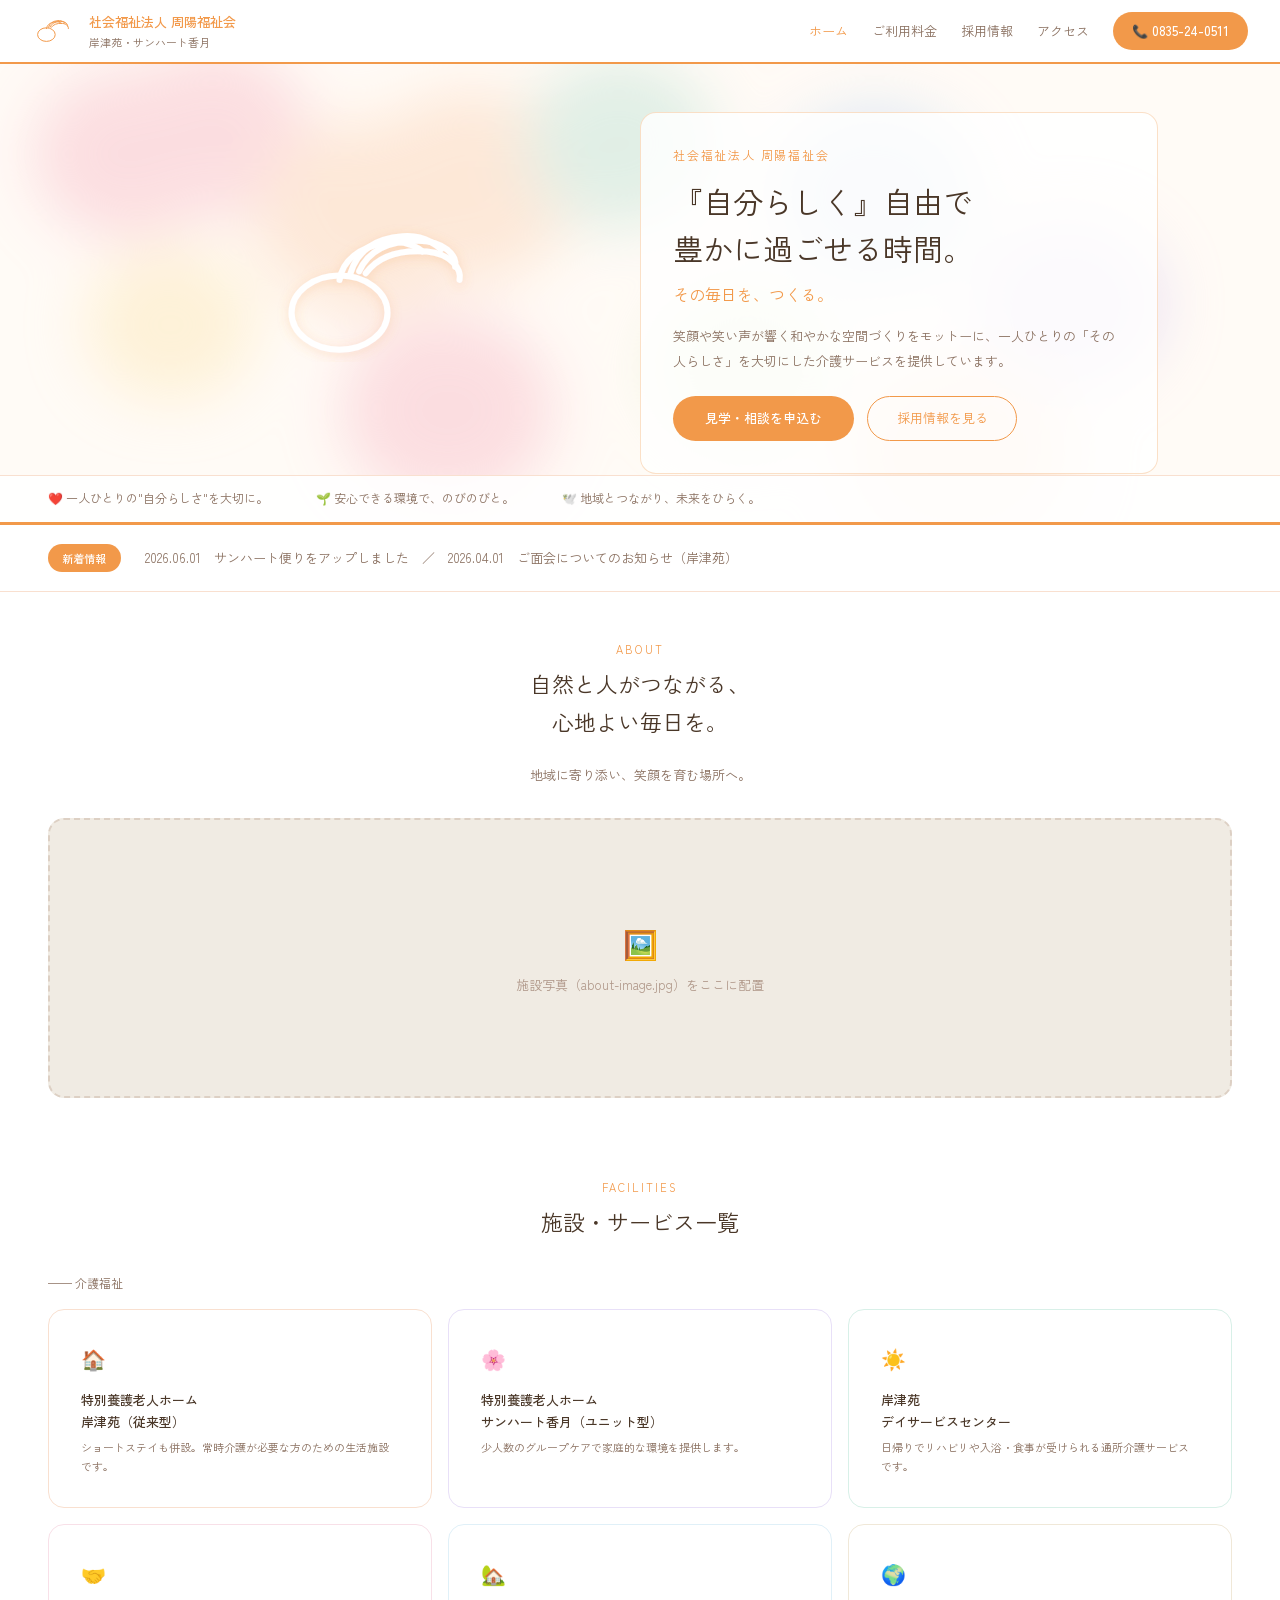
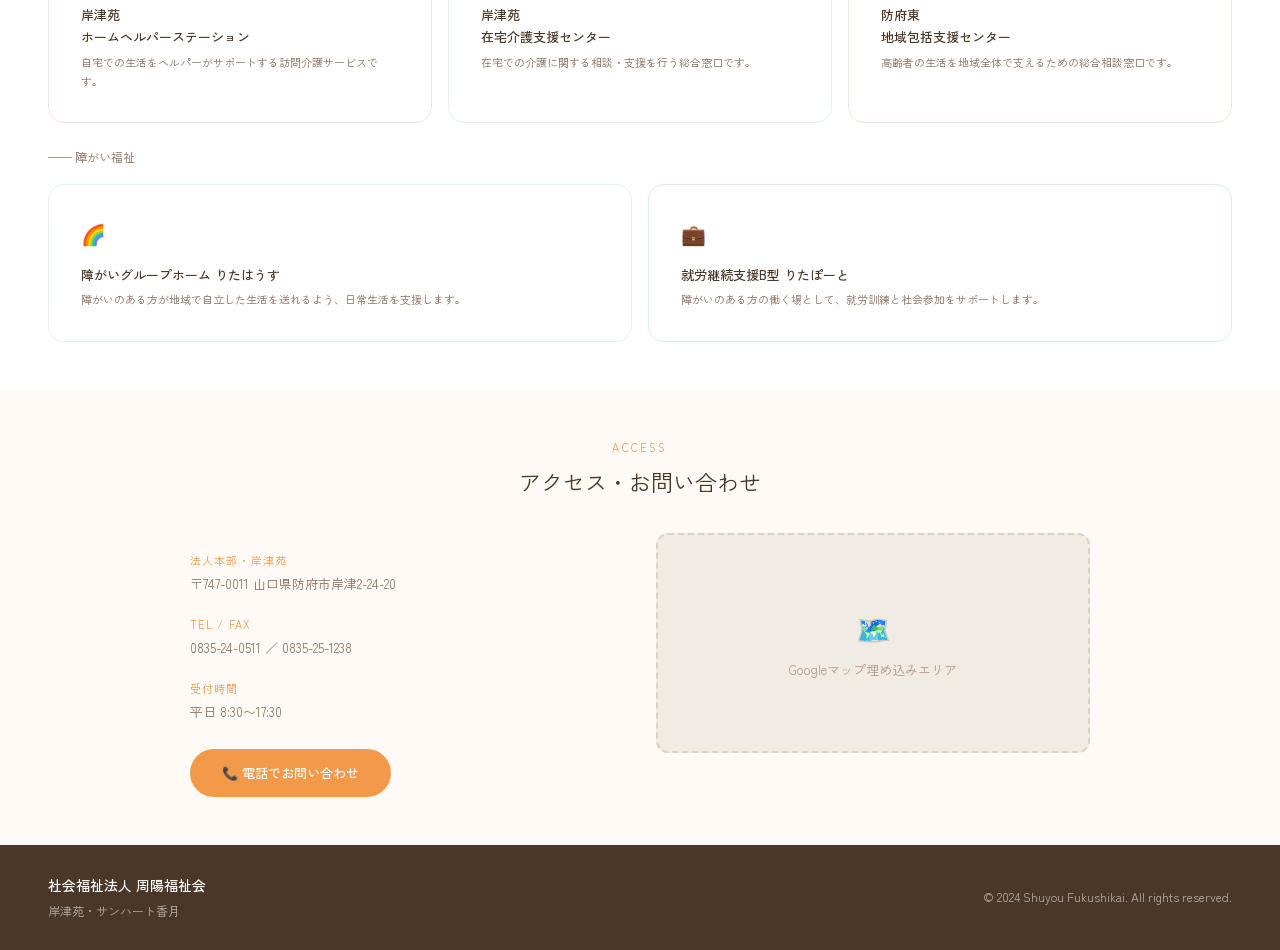
==== index.html @ 95b74c89 "Add files via upload" ====
<!DOCTYPE html>
<html lang="ja">
<head>
<meta charset="UTF-8">
<meta name="viewport" content="width=device-width, initial-scale=1.0">
<meta name="description" content="社会福祉法人周陽福祉会「岸津苑」は、「自分らしく」自由で豊かに過ごせる安らぎの時間をモットーに、笑顔や笑い声が響く和やかな空間づくりを行っています。">
<title>社会福祉法人 周陽福祉会｜岸津苑・サンハート香月</title>
<link rel="stylesheet" href="style.css">
</head>
<body>

<!-- ナビゲーション -->
<nav>
  <a href="index.html" class="nav-logo">
    <svg width="44" height="32" viewBox="0 0 220 160" fill="none">
      <ellipse cx="72" cy="98" rx="44" ry="34" fill="none" stroke="#F2994A" stroke-width="5"/>
      <path d="M72 68 C75 50 90 38 115 34 C135 30 148 42 148 42" stroke="#F2994A" stroke-width="5" fill="none" stroke-linecap="round"/>
      <path d="M82 62 C88 42 104 30 130 28 C152 26 165 40 165 40" stroke="#F2994A" stroke-width="5" fill="none" stroke-linecap="round"/>
      <path d="M90 60 C98 42 116 32 144 32 C168 32 180 46 178 56" stroke="#F2994A" stroke-width="5" fill="none" stroke-linecap="round"/>
      <path d="M96 62 C106 48 124 40 152 42 C174 44 184 58 182 68" stroke="#F2994A" stroke-width="5" fill="none" stroke-linecap="round"/>
    </svg>
    <div class="nav-logo-text">
      <div class="name">社会福祉法人 周陽福祉会</div>
      <div class="sub">岸津苑・サンハート香月</div>
    </div>
  </a>
  <div class="nav-links">
    <a href="index.html" class="active">ホーム</a>
    <a href="price.html">ご利用料金</a>
    <a href="recruit.html">採用情報</a>
    <a href="#access">アクセス</a>
    <a href="tel:0835-24-0511" class="nav-tel">📞 0835-24-0511</a>
  </div>
</nav>

<!-- ヒーロー -->
<!-- ★画像①（hero-image.jpg）を用意したら src="images/hero-image.jpg" に変更してください -->
<div style="position:relative;overflow:hidden;min-height:460px;border-bottom:3px solid #F2994A;display:flex;align-items:center">

  <!-- 背景：画像が入るまでの水彩パステル -->
  <!-- 画像を使う場合はこの<svg>を削除して下の<img>のコメントを外してください -->
  <svg style="position:absolute;inset:0;width:100%;height:100%" viewBox="0 0 1200 460" preserveAspectRatio="xMidYMid slice" xmlns="http://www.w3.org/2000/svg">
    <filter id="b"><feGaussianBlur stdDeviation="28"/></filter>
    <g filter="url(#b)" opacity=".5">
      <ellipse cx="120" cy="100" rx="90" ry="80" fill="#F4A7B9"/>
      <ellipse cx="200" cy="80" rx="90" ry="80" fill="#F4A7B9"/>
      <ellipse cx="340" cy="160" rx="100" ry="90" fill="#F9C5A0"/>
      <ellipse cx="440" cy="130" rx="100" ry="90" fill="#F9C5A0"/>
      <ellipse cx="160" cy="260" rx="80" ry="72" fill="#FAE0A0"/>
      <ellipse cx="580" cy="90" rx="90" ry="80" fill="#A8D8C8"/>
      <ellipse cx="820" cy="140" rx="95" ry="85" fill="#A8C8F0"/>
      <ellipse cx="1000" cy="240" rx="90" ry="80" fill="#C8B4E8"/>
      <ellipse cx="420" cy="340" rx="100" ry="90" fill="#F4A7B9"/>
      <ellipse cx="900" cy="380" rx="110" ry="95" fill="#F9C5A0"/>
      <ellipse cx="700" cy="300" rx="85" ry="76" fill="#C8E8A8"/>
    </g>
    <rect width="1200" height="460" fill="rgba(255,250,246,0.3)"/>
  </svg>
  <!-- <img src="images/hero-image.jpg" style="position:absolute;inset:0;width:100%;height:100%;object-fit:cover" alt="周陽福祉会"> -->

  <div style="position:relative;z-index:1;display:grid;grid-template-columns:1fr 1fr;width:100%;max-width:1100px;margin:0 auto;padding:3rem 2rem;align-items:center">
    <!-- 鳥ロゴ -->
    <div style="display:flex;align-items:center;justify-content:center">
      <svg width="240" height="180" viewBox="0 0 220 160" fill="none">
        <filter id="s"><feDropShadow dx="0" dy="2" stdDeviation="5" flood-color="rgba(242,153,74,0.25)"/></filter>
        <g filter="url(#s)">
          <ellipse cx="72" cy="98" rx="44" ry="34" fill="none" stroke="#fff" stroke-width="5.5"/>
          <path d="M72 68 C75 50 90 38 115 34 C135 30 148 42 148 42" stroke="#fff" stroke-width="5.5" fill="none" stroke-linecap="round"/>
          <path d="M82 62 C88 42 104 30 130 28 C152 26 165 40 165 40" stroke="#fff" stroke-width="5.5" fill="none" stroke-linecap="round"/>
          <path d="M90 60 C98 42 116 32 144 32 C168 32 180 46 178 56" stroke="#fff" stroke-width="5.5" fill="none" stroke-linecap="round"/>
          <path d="M96 62 C106 48 124 40 152 42 C174 44 184 58 182 68" stroke="#fff" stroke-width="5.5" fill="none" stroke-linecap="round"/>
        </g>
      </svg>
    </div>
    <!-- テキスト -->
    <div>
      <div style="background:rgba(255,255,255,0.82);border-radius:16px;padding:2rem;border:1.5px solid rgba(242,153,74,0.3)">
        <div style="font-size:12px;letter-spacing:.15em;color:#F2994A;margin-bottom:.8rem">社会福祉法人 周陽福祉会</div>
        <h1 style="font-size:clamp(20px,2.8vw,30px);font-weight:400;line-height:1.55;margin-bottom:.6rem">『自分らしく』自由で<br>豊かに過ごせる時間。</h1>
        <p style="font-size:16px;color:#F2994A;margin-bottom:1rem">その毎日を、つくる。</p>
        <p style="font-size:13px;color:#8A7060;line-height:1.9;margin-bottom:1.4rem">笑顔や笑い声が響く和やかな空間づくりをモットーに、一人ひとりの「その人らしさ」を大切にした介護サービスを提供しています。</p>
        <div style="display:flex;gap:.8rem;flex-wrap:wrap">
          <a href="#access" class="btn-orange">見学・相談を申込む</a>
          <a href="recruit.html" class="btn-outline">採用情報を見る</a>
        </div>
      </div>
    </div>
  </div>

  <!-- 3つのキャッチ -->
  <div style="position:absolute;bottom:0;left:0;right:0;background:rgba(255,255,255,0.9);padding:.8rem 3rem;display:flex;gap:3rem;border-top:1px solid #F9E0D0;z-index:2">
    <div style="font-size:12px;color:#8A7060">❤️ 一人ひとりの"自分らしさ"を大切に。</div>
    <div style="font-size:12px;color:#8A7060">🌱 安心できる環境で、のびのびと。</div>
    <div style="font-size:12px;color:#8A7060">🕊️ 地域とつながり、未来をひらく。</div>
  </div>
</div>

<!-- 新着情報 -->
<div style="background:#fff;border-bottom:1px solid #F9E0D0;padding:1.2rem 3rem;display:flex;align-items:center;gap:1.5rem">
  <div style="background:#F2994A;color:#fff;font-size:11px;padding:.3rem .9rem;border-radius:999px;white-space:nowrap;font-weight:500">新着情報</div>
  <div style="font-size:13px;color:#8A7060">
    <!-- ★苑だよりを更新する際はここを編集してください -->
    2026.06.01　サンハート便りをアップしました　／　2026.04.01　ご面会についてのお知らせ（岸津苑）
  </div>
</div>

<!-- 施設紹介エリア -->
<div style="padding:3rem;background:#fff">
  <div style="text-align:center;margin-bottom:2rem">
    <div class="section-label">ABOUT</div>
    <h2 class="section-title" style="text-align:center">自然と人がつながる、<br>心地よい毎日を。</h2>
    <p style="font-size:13px;color:#8A7060">地域に寄り添い、笑顔を育む場所へ。</p>
  </div>
  <!-- ★画像②（about-image.jpg）を用意したら src="images/about-image.jpg" に変更 -->
  <div class="img-slot" style="width:100%;height:280px;border-radius:16px;margin-bottom:2rem;font-size:13px">
    <span style="font-size:28px">🖼️</span>
    施設写真（about-image.jpg）をここに配置
  </div>
</div>

<!-- 施設一覧 -->
<div style="padding:0 3rem 3rem;background:#fff">
  <div style="text-align:center;margin-bottom:2rem">
    <div class="section-label">FACILITIES</div>
    <h2 class="section-title" style="text-align:center">施設・サービス一覧</h2>
  </div>

  <p style="font-size:12px;color:#8A7060;margin-bottom:1rem">── 介護福祉</p>
  <div style="display:grid;grid-template-columns:repeat(3,1fr);gap:1rem;margin-bottom:1.5rem">
    <div class="card" style="margin-bottom:0">
      <div style="font-size:20px;margin-bottom:.8rem">🏠</div>
      <div style="font-size:13px;font-weight:500;margin-bottom:.3rem">特別養護老人ホーム<br>岸津苑（従来型）</div>
      <div style="font-size:11px;color:#8A7060;line-height:1.7">ショートステイも併設。常時介護が必要な方のための生活施設です。</div>
    </div>
    <div class="card" style="margin-bottom:0;border-color:#E8E0F8">
      <div style="font-size:20px;margin-bottom:.8rem">🌸</div>
      <div style="font-size:13px;font-weight:500;margin-bottom:.3rem">特別養護老人ホーム<br>サンハート香月（ユニット型）</div>
      <div style="font-size:11px;color:#8A7060;line-height:1.7">少人数のグループケアで家庭的な環境を提供します。</div>
    </div>
    <div class="card" style="margin-bottom:0;border-color:#D8F0E8">
      <div style="font-size:20px;margin-bottom:.8rem">☀️</div>
      <div style="font-size:13px;font-weight:500;margin-bottom:.3rem">岸津苑<br>デイサービスセンター</div>
      <div style="font-size:11px;color:#8A7060;line-height:1.7">日帰りでリハビリや入浴・食事が受けられる通所介護サービスです。</div>
    </div>
    <div class="card" style="margin-bottom:0;border-color:#F8E0E8">
      <div style="font-size:20px;margin-bottom:.8rem">🤝</div>
      <div style="font-size:13px;font-weight:500;margin-bottom:.3rem">岸津苑<br>ホームヘルパーステーション</div>
      <div style="font-size:11px;color:#8A7060;line-height:1.7">自宅での生活をヘルパーがサポートする訪問介護サービスです。</div>
    </div>
    <div class="card" style="margin-bottom:0;border-color:#E0F0F8">
      <div style="font-size:20px;margin-bottom:.8rem">🏡</div>
      <div style="font-size:13px;font-weight:500;margin-bottom:.3rem">岸津苑<br>在宅介護支援センター</div>
      <div style="font-size:11px;color:#8A7060;line-height:1.7">在宅での介護に関する相談・支援を行う総合窓口です。</div>
    </div>
    <div class="card" style="margin-bottom:0;border-color:#F0E8D8">
      <div style="font-size:20px;margin-bottom:.8rem">🌍</div>
      <div style="font-size:13px;font-weight:500;margin-bottom:.3rem">防府東<br>地域包括支援センター</div>
      <div style="font-size:11px;color:#8A7060;line-height:1.7">高齢者の生活を地域全体で支えるための総合相談窓口です。</div>
    </div>
  </div>

  <p style="font-size:12px;color:#8A7060;margin-bottom:1rem">── 障がい福祉</p>
  <div style="display:grid;grid-template-columns:repeat(2,1fr);gap:1rem">
    <div class="card" style="margin-bottom:0;border-color:#E0F0F8">
      <div style="font-size:20px;margin-bottom:.8rem">🌈</div>
      <div style="font-size:13px;font-weight:500;margin-bottom:.3rem">障がいグループホーム りたはうす</div>
      <div style="font-size:11px;color:#8A7060;line-height:1.7">障がいのある方が地域で自立した生活を送れるよう、日常生活を支援します。</div>
    </div>
    <div class="card" style="margin-bottom:0;border-color:#D8F0E8">
      <div style="font-size:20px;margin-bottom:.8rem">💼</div>
      <div style="font-size:13px;font-weight:500;margin-bottom:.3rem">就労継続支援B型 りたぽーと</div>
      <div style="font-size:11px;color:#8A7060;line-height:1.7">障がいのある方の働く場として、就労訓練と社会参加をサポートします。</div>
    </div>
  </div>
</div>

<!-- アクセス -->
<div id="access" style="background:var(--cream);padding:3rem">
  <div style="text-align:center;margin-bottom:2rem">
    <div class="section-label">ACCESS</div>
    <h2 class="section-title" style="text-align:center">アクセス・お問い合わせ</h2>
  </div>
  <div style="display:grid;grid-template-columns:1fr 1fr;gap:2rem;max-width:900px;margin:0 auto">
    <dl style="font-size:13px;line-height:2">
      <dt style="font-size:11px;letter-spacing:.1em;color:#F2994A;margin-top:1rem">法人本部・岸津苑</dt>
      <dd style="color:#8A7060">〒747-0011 山口県防府市岸津2-24-20</dd>
      <dt style="font-size:11px;letter-spacing:.1em;color:#F2994A;margin-top:1rem">TEL / FAX</dt>
      <dd style="color:#8A7060">0835-24-0511 ／ 0835-25-1238</dd>
      <dt style="font-size:11px;letter-spacing:.1em;color:#F2994A;margin-top:1rem">受付時間</dt>
      <dd style="color:#8A7060">平日 8:30〜17:30</dd>
      <div style="margin-top:1.5rem">
        <a href="tel:0835-24-0511" class="btn-orange">📞 電話でお問い合わせ</a>
      </div>
    </dl>
    <!-- ★Googleマップの埋め込みコードをここに貼ってください -->
    <div class="img-slot" style="border-radius:12px;height:220px;font-size:13px">
      <span style="font-size:28px">🗺️</span>
      Googleマップ埋め込みエリア
    </div>
  </div>
</div>

<footer>
  <div>
    <div class="footer-name">社会福祉法人 周陽福祉会</div>
    <div>岸津苑・サンハート香月</div>
  </div>
  <div>© 2024 Shuyou Fukushikai. All rights reserved.</div>
</footer>

</body>
</html>
---- style.css ----
/* ===== 周陽福祉会 共通スタイル ===== */
@import url('https://fonts.googleapis.com/css2?family=Zen+Kaku+Gothic+New:wght@300;400;500&display=swap');

*, *::before, *::after { margin: 0; padding: 0; box-sizing: border-box; }

:root {
  --orange:    #F2994A;
  --orange-lt: #FFF0E8;
  --text:      #4A3728;
  --muted:     #8A7060;
  --cream:     #FFFAF6;
  --white:     #ffffff;
  --border:    #F9E0D0;
  --border-md: #DDD0C4;
}

body {
  font-family: 'Zen Kaku Gothic New', 'Hiragino Kaku Gothic ProN', 'Yu Gothic', sans-serif;
  background: var(--cream);
  color: var(--text);
  line-height: 1.7;
  font-weight: 400;
}

a { text-decoration: none; color: inherit; }
img { max-width: 100%; height: auto; display: block; }

/* ===== ナビゲーション ===== */
nav {
  position: sticky;
  top: 0;
  z-index: 100;
  background: rgba(255,255,255,0.96);
  border-bottom: 2px solid var(--orange);
  padding: 0 2rem;
  display: flex;
  align-items: center;
  justify-content: space-between;
  height: 64px;
}

.nav-logo {
  display: flex;
  align-items: center;
  gap: .8rem;
}

.nav-logo-text .name {
  font-size: 13px;
  font-weight: 500;
  color: var(--orange);
}

.nav-logo-text .sub {
  font-size: 11px;
  color: var(--muted);
}

.nav-links {
  display: flex;
  gap: 1.5rem;
  align-items: center;
}

.nav-links a {
  font-size: 13px;
  color: var(--muted);
  transition: color .2s;
}

.nav-links a:hover,
.nav-links a.active { color: var(--orange); }

.nav-tel {
  background: var(--orange);
  color: #fff !important;
  padding: .5rem 1.2rem;
  border-radius: 999px;
  font-size: 13px;
  font-weight: 500;
}

/* ===== フッター ===== */
footer {
  background: #4A3728;
  color: rgba(255,255,255,.6);
  padding: 1.8rem 3rem;
  display: flex;
  justify-content: space-between;
  align-items: center;
  font-size: 12px;
}

footer .footer-name {
  font-size: 14px;
  color: #fff;
  font-weight: 500;
  margin-bottom: .2rem;
}

/* ===== 共通パーツ ===== */
.section-label {
  font-size: 11px;
  letter-spacing: .2em;
  color: var(--orange);
  text-transform: uppercase;
  margin-bottom: .4rem;
}

.section-title {
  font-size: 22px;
  font-weight: 400;
  margin-bottom: 1.5rem;
}

.btn-orange {
  display: inline-block;
  background: var(--orange);
  color: #fff;
  padding: .7rem 2rem;
  border-radius: 999px;
  font-size: 13px;
  font-weight: 500;
  transition: opacity .2s;
}

.btn-orange:hover { opacity: .85; }

.btn-outline {
  display: inline-block;
  border: 1.5px solid var(--orange);
  color: var(--orange);
  padding: .65rem 1.8rem;
  border-radius: 999px;
  font-size: 13px;
  transition: all .2s;
}

.btn-outline:hover { background: var(--orange); color: #fff; }

/* 画像プレースホルダー */
.img-slot {
  background: #F0EBE3;
  border: 2px dashed var(--border-md);
  display: flex;
  flex-direction: column;
  align-items: center;
  justify-content: center;
  gap: .4rem;
  color: #B0988A;
  font-size: 12px;
  text-align: center;
}

/* タグ */
.tag {
  display: inline-block;
  font-size: 11px;
  padding: .2rem .7rem;
  border-radius: 999px;
  font-weight: 500;
}
.tag-seiki  { background: #FFF0E4; color: var(--orange); border: 1px solid #F9D0B0; }
.tag-part   { background: #EDF6FC; color: #4A8AB0;       border: 1px solid #B0D4E8; }
.tag-chuto  { background: #F0F8E8; color: #5A8A30;       border: 1px solid #B0D890; }

/* カード */
.card {
  background: var(--white);
  border-radius: 16px;
  border: 1.5px solid var(--border);
  padding: 2rem;
  margin-bottom: 1.5rem;
}

.welfare-wrap { display: flex; flex-wrap: wrap; gap: .4rem; margin-top: .6rem; }
.welfare-tag {
  font-size: 11px;
  background: #FFF8F4;
  color: var(--muted);
  padding: .2rem .6rem;
  border-radius: 6px;
  border: 1px solid var(--border);
}

.info-grid {
  display: grid;
  grid-template-columns: repeat(3, 1fr);
  gap: .8rem;
  margin-bottom: 1.2rem;
}

.info-box {
  background: var(--cream);
  border-radius: 10px;
  padding: .8rem 1rem;
}

.info-box .info-label {
  font-size: 10px;
  letter-spacing: .1em;
  color: var(--orange);
  margin-bottom: .2rem;
}

.info-box .info-value {
  font-size: 13px;
  font-weight: 500;
}
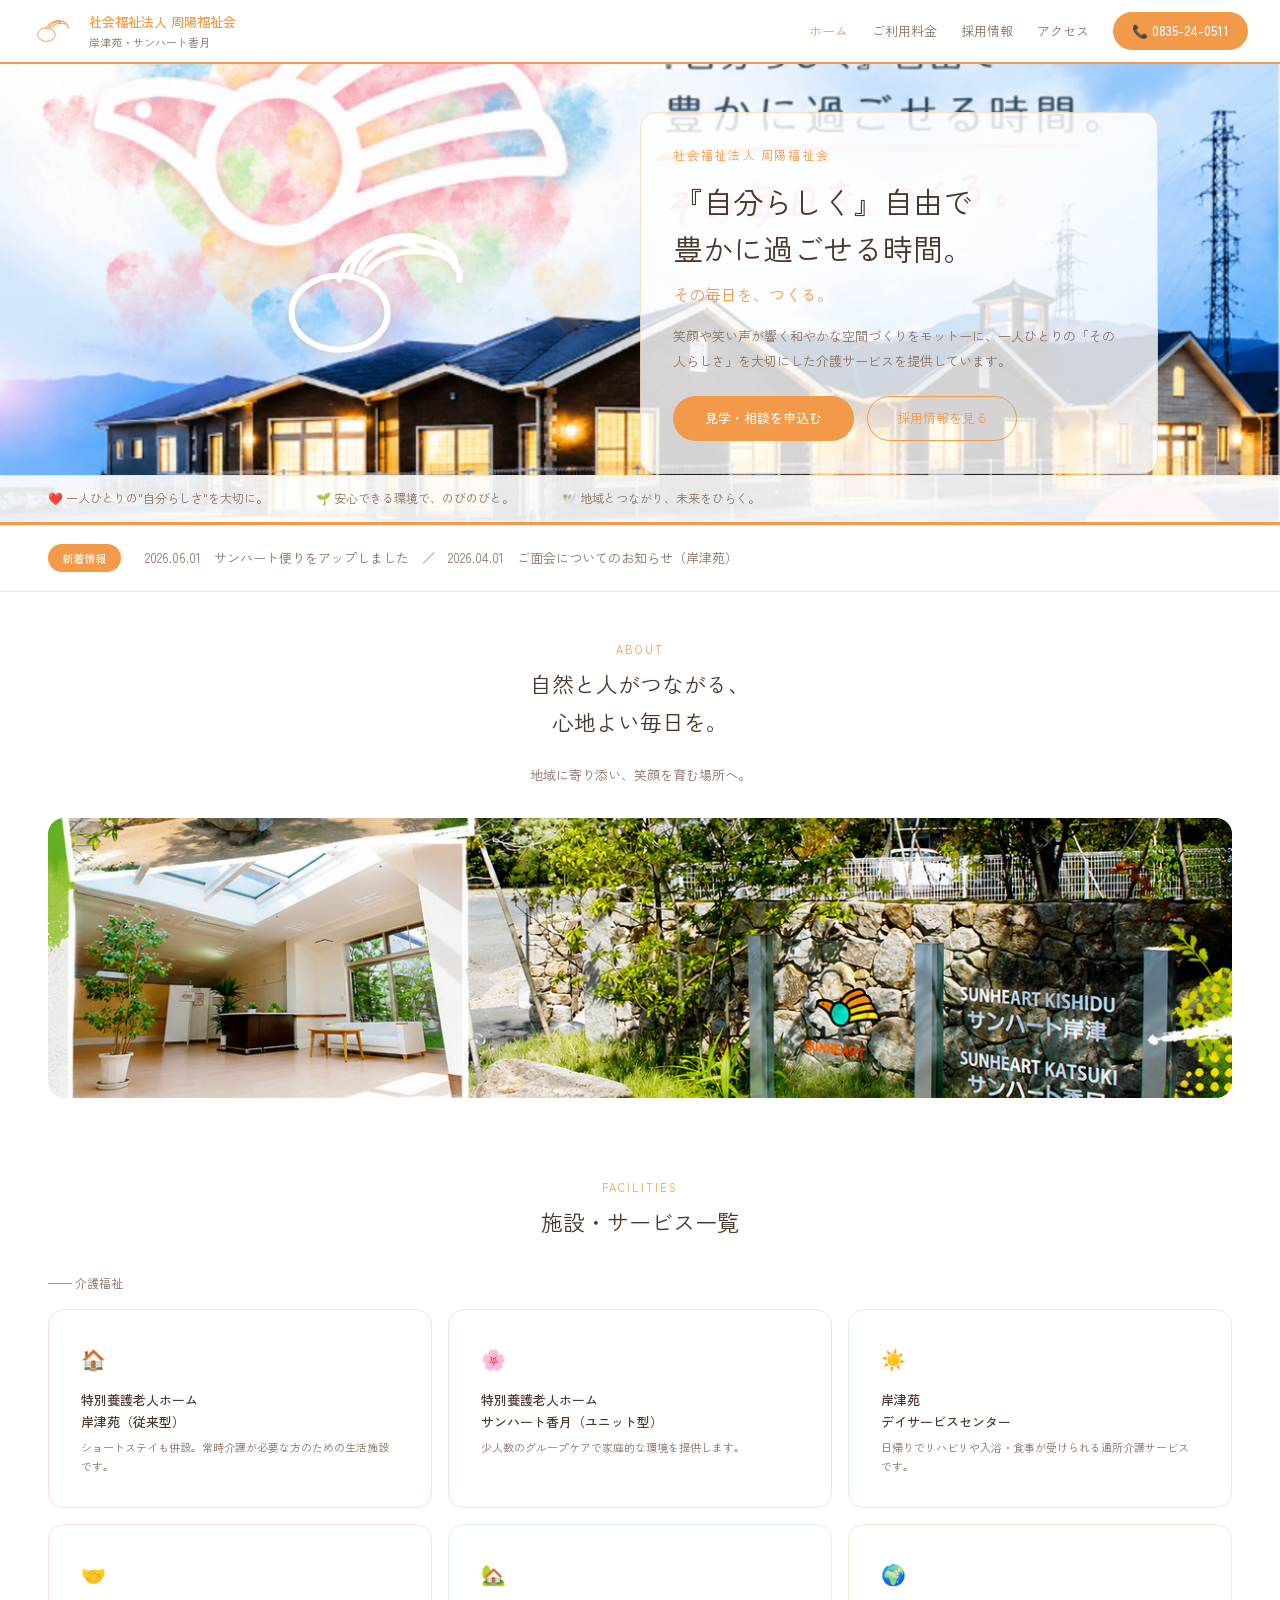
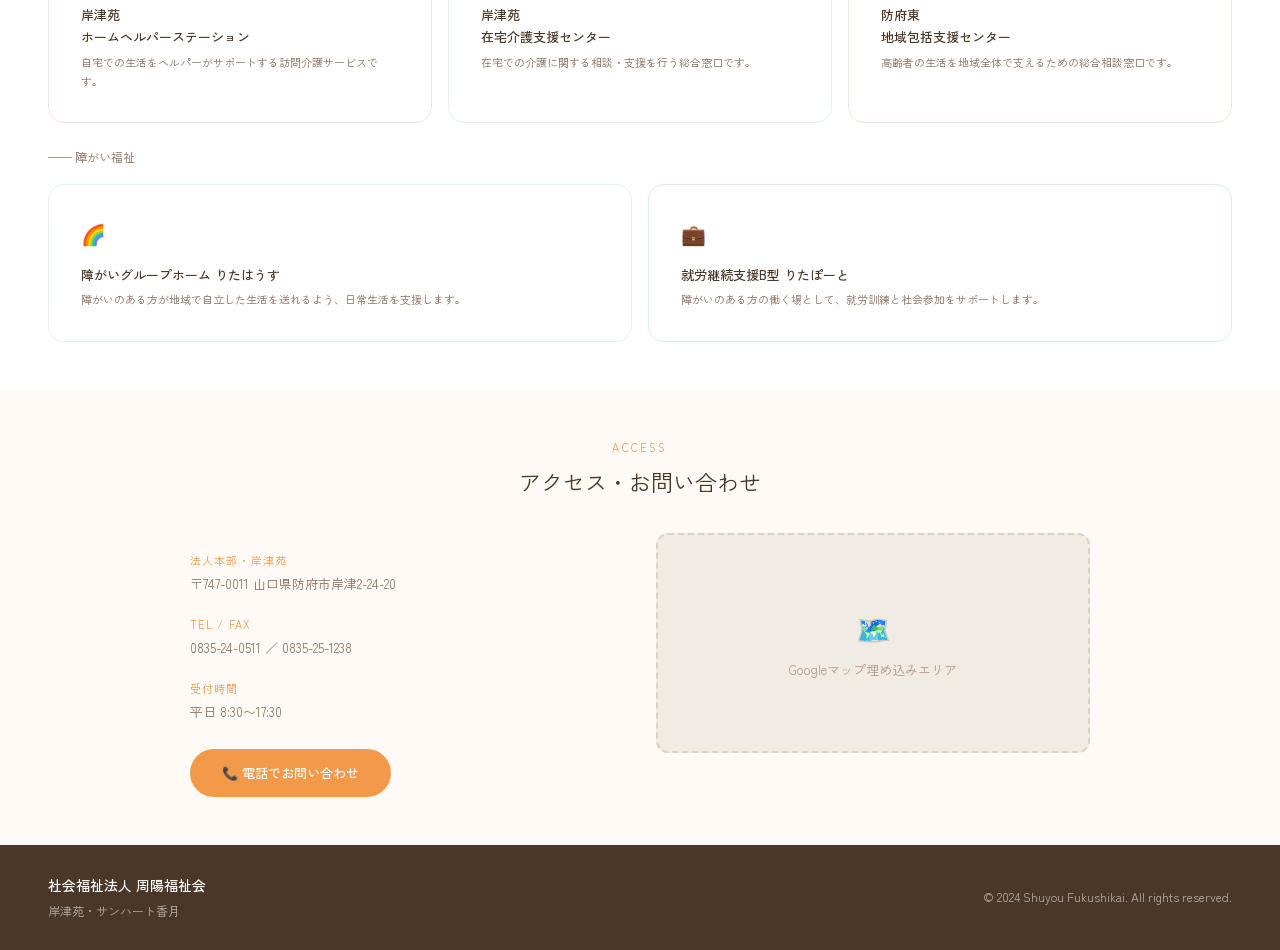
==== commit b252ce38: "Rename index (1).html to index.html" ====
--- a/index.html
+++ b/index.html
@@ -34,7 +34,7 @@
 </nav>
 
 <!-- ヒーロー -->
-<!-- ★画像①（hero-image.jpg）を用意したら src="images/hero-image.jpg" に変更してください -->
+<src="images/hero-image.jpg"-->
 <div style="position:relative;overflow:hidden;min-height:460px;border-bottom:3px solid #F2994A;display:flex;align-items:center">
 
   <!-- 背景：画像が入るまでの水彩パステル -->
@@ -56,7 +56,7 @@
     </g>
     <rect width="1200" height="460" fill="rgba(255,250,246,0.3)"/>
   </svg>
-  <!-- <img src="images/hero-image.jpg" style="position:absolute;inset:0;width:100%;height:100%;object-fit:cover" alt="周陽福祉会"> -->
+  <img src="images/hero-image.jpg" style="position:absolute;inset:0;width:100%;height:100%;object-fit:cover" alt="周陽福祉会">
 
   <div style="position:relative;z-index:1;display:grid;grid-template-columns:1fr 1fr;width:100%;max-width:1100px;margin:0 auto;padding:3rem 2rem;align-items:center">
     <!-- 鳥ロゴ -->
@@ -112,10 +112,7 @@
     <p style="font-size:13px;color:#8A7060">地域に寄り添い、笑顔を育む場所へ。</p>
   </div>
   <!-- ★画像②（about-image.jpg）を用意したら src="images/about-image.jpg" に変更 -->
-  <div class="img-slot" style="width:100%;height:280px;border-radius:16px;margin-bottom:2rem;font-size:13px">
-    <span style="font-size:28px">🖼️</span>
-    施設写真（about-image.jpg）をここに配置
-  </div>
+  <img src="images/about-image.jpg" style="width:100%;height:280px;object-fit:cover;border-radius:16px;margin-bottom:2rem" alt="施設紹介">
 </div>
 
 <!-- 施設一覧 -->
